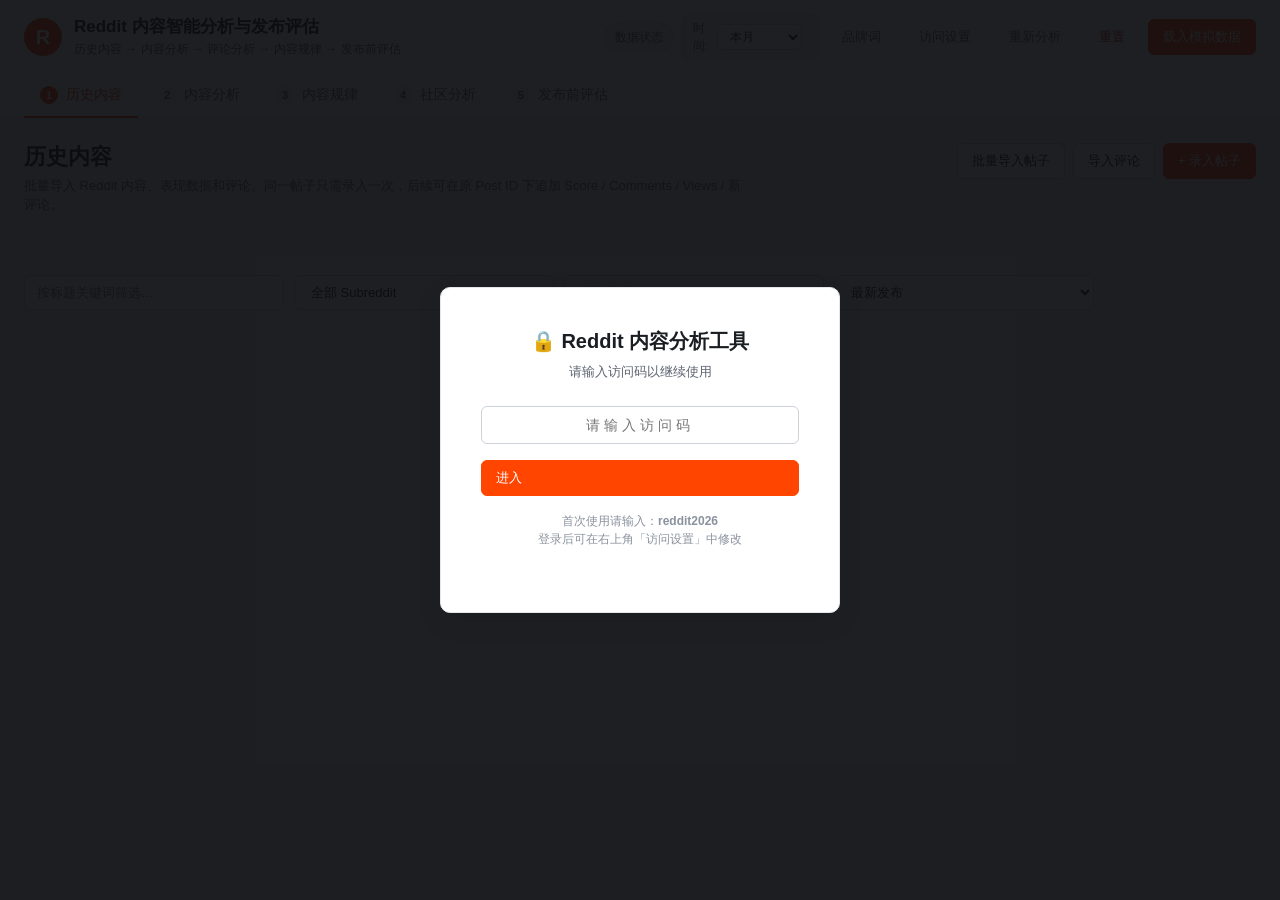
==== index.html @ 664f203d "Add files via upload" ====
<!DOCTYPE html>
<html lang="zh-CN">
<head>
  <meta charset="UTF-8" />
  <meta name="viewport" content="width=device-width, initial-scale=1.0" />
  <title>Reddit 内容智能分析与发布评估工具</title>
  <link rel="stylesheet" href="styles.css" />
</head>
<body>
  <!-- ============ 访问码登录 ============ -->
  <div id="access-login" class="access-login">
    <div class="access-login-card">
      <h2>🔒 Reddit 内容分析工具</h2>
      <p>请输入访问码以继续使用</p>
      <input type="password" id="access-code-input" class="input" placeholder="请输入访问码" />
      <button id="access-code-submit" class="btn btn-primary">进入</button>
      <p style="margin-top:16px;font-size:12px;color:var(--text-subtle);">
        首次使用请输入：<strong>reddit2026</strong><br/>登录后可在右上角「访问设置」中修改
      </p>
    </div>
  </div>

  <!-- ============ 顶部栏 ============ -->
  <header class="topbar">
    <div class="topbar-inner">
      <div class="brand">
        <span class="brand-logo">R</span>
        <div class="brand-text">
          <h1>Reddit 内容智能分析与发布评估</h1>
          <p class="brand-sub">历史内容 → 内容分析 → 评论分析 → 内容规律 → 发布前评估</p>
        </div>
      </div>
      <div class="topbar-actions">
        <span id="data-badge" class="data-badge">数据状态</span>
        <div class="time-filter">
          <span class="time-filter-label">时间:</span>
          <select id="time-range" class="input select select-sm">
            <option value="all">全部</option>
            <option value="week">本周</option>
            <option value="month" selected>本月</option>
            <option value="last30">近30天</option>
            <option value="custom">自定义</option>
          </select>
          <input type="date" id="time-start" class="input input-sm" style="display:none;" />
          <input type="date" id="time-end" class="input input-sm" style="display:none;" />
          <span id="time-range-desc" class="time-filter-desc"></span>
        </div>
        <button id="btn-brand-config" class="btn btn-ghost" title="配置品牌词">品牌词</button>
        <button id="btn-access-settings" class="btn btn-ghost" title="访问设置">访问设置</button>
        <button id="btn-rerun" class="btn btn-ghost" title="按当前时间范围重新分析">重新分析</button>
        <button id="btn-reset" class="btn btn-ghost-danger" title="清空所有数据">重置</button>
        <button id="btn-load-demo" class="btn btn-primary" title="载入演示数据">载入模拟数据</button>
      </div>
    </div>
    <nav class="nav-tabs">
      <button class="nav-tab active" data-page="history">
        <span class="nav-tab-num">1</span> 历史内容
      </button>
      <button class="nav-tab" data-page="analysis">
        <span class="nav-tab-num">2</span> 内容分析
      </button>
      <button class="nav-tab" data-page="patterns">
        <span class="nav-tab-num">3</span> 内容规律
      </button>
      <button class="nav-tab" data-page="subreddit">
        <span class="nav-tab-num">4</span> 社区分析
      </button>
      <button class="nav-tab" data-page="evaluate">
        <span class="nav-tab-num">5</span> 发布前评估
      </button>
    </nav>
  </header>

  <main class="main">
    <!-- ============ 页面 1: 历史内容 ============ -->
    <section id="page-history" class="page active">
      <div class="page-header">
        <div>
          <h2 class="page-title">历史内容</h2>
          <p class="page-desc">批量导入 Reddit 内容、表现数据和评论。同一帖子只需录入一次，后续可在原 Post ID 下追加 Score / Comments / Views / 新评论。</p>
        </div>
        <div class="page-actions">
          <button class="btn btn-secondary" id="btn-import-posts">批量导入帖子</button>
          <button class="btn btn-secondary" id="btn-import-comments">导入评论</button>
          <button class="btn btn-primary" id="btn-add-post">+ 录入帖子</button>
        </div>
      </div>

      <!-- 数据概览 + 可复用经验 + 待办动作 -->
      <div id="dashboard-overview" class="dashboard-overview"></div>

      <div class="stats-row" id="stats-row"></div>

      <div class="filter-bar">
        <input type="text" id="filter-title" class="input" placeholder="按标题关键词筛选…" />
        <select id="filter-subreddit" class="input select"><option value="">全部 Subreddit</option></select>
        <select id="filter-level" class="input select">
          <option value="">全部表现</option>
          <option value="high">高表现</option>
          <option value="medium">中表现</option>
          <option value="low">低表现</option>
        </select>
        <select id="sort-by" class="input select">
          <option value="postedAt-desc">最新发布</option>
          <option value="score-desc">Score 高→低</option>
          <option value="comments-desc">评论数高→低</option>
          <option value="views-desc">浏览量高→低</option>
        </select>
      </div>

      <div id="posts-list" class="posts-list"></div>
    </section>

    <!-- ============ 页面 2: 内容分析 ============ -->
    <section id="page-analysis" class="page">
      <div class="page-header">
        <div>
          <h2 class="page-title">内容分析</h2>
          <p class="page-desc">查看单条帖子表现分析、用户评论分析、用户需求与内容机会。所有结论标注数据层级（DATA / ANALYSIS / PATTERN / INFERENCE）。</p>
        </div>
      </div>

      <div id="analysis-container" class="analysis-container">
        <div class="empty-state" id="analysis-empty">
          <div class="empty-icon">📊</div>
          <h3>选择一条历史帖子查看分析</h3>
          <p>从下方列表选择，或前往「历史内容」页面录入新内容后自动分析。</p>
          <div id="analysis-post-picker" class="post-picker"></div>
        </div>
        <div id="analysis-detail" class="analysis-detail" style="display:none;"></div>
      </div>
    </section>

    <!-- ============ 页面 3: 内容规律 ============ -->
    <section id="page-patterns" class="page">
      <div class="page-header">
        <div>
          <h2 class="page-title">内容规律</h2>
          <p class="page-desc">基于历史帖子、表现数据和评论分析自动沉淀的规律库。每条规律可追溯到对应历史数据，样本不足时降级为推测。<span class="text-muted">悬停 ⓘ 图标查看指标定义。</span></p>
        </div>
        <div class="page-actions">
          <button class="btn btn-secondary" id="btn-rerun-patterns">重新沉淀规律</button>
        </div>
      </div>

      <!-- 数据概览 -->
      <div id="patterns-overview" class="patterns-overview"></div>

      <div class="filter-bar">
        <select id="filter-pattern-category" class="input select">
          <option value="">全部分类</option>
          <option value="high_performance">高表现规律</option>
          <option value="low_performance">低表现规律</option>
          <option value="user_need">用户高频需求</option>
          <option value="pain_point">用户高频痛点</option>
          <option value="hot_topic">高互动话题</option>
          <option value="subreddit_rule">社区规律</option>
          <option value="marketing_risk">营销风险</option>
          <option value="topic_opportunity">选题机会</option>
        </select>
        <select id="filter-pattern-level" class="input select">
          <option value="">全部层级</option>
          <option value="PATTERN">规律</option>
          <option value="INFERENCE">推测</option>
        </select>
      </div>

      <div id="patterns-list" class="patterns-list"></div>
    </section>

    <!-- ============ 页面 4: Subreddit 分析 ============ -->
    <section id="page-subreddit" class="page">
      <div class="page-header">
        <div>
          <h2 class="page-title">社区分析</h2>
          <p class="page-desc">深入分析指定 Subreddit 的内容偏好、高表现特征、用户画像和社区规律，帮助你了解目标社区的"水土"。</p>
        </div>
        <div class="page-actions">
          <select id="subreddit-selector" class="input select">
            <option value="">选择 Subreddit</option>
          </select>
        </div>
      </div>
      <div id="subreddit-content" class="subreddit-content"></div>
    </section>

    <!-- ============ 页面 5: 发布前评估 ============ -->
    <section id="page-evaluate" class="page">
      <div class="page-header">
        <div>
          <h2 class="page-title">发布前评估</h2>
          <p class="page-desc">输入准备发布的新 Reddit 内容，系统调用历史内容、表现数据、用户评论和内容规律库进行综合判断。</p>
        </div>
      </div>

      <div class="eval-layout">
        <div class="eval-form-card">
          <h3 class="card-title">输入待评估内容</h3>
          <div class="form-group">
            <label>Subreddit <span class="req">*</span></label>
            <input type="text" id="eval-subreddit" class="input" placeholder="例如 SaaS / Entrepreneur / sideproject" />
          </div>
          <div class="form-group">
            <label>标题 <span class="req">*</span></label>
            <input type="text" id="eval-title" class="input" placeholder="准备发布的 Reddit 标题" />
          </div>
          <div class="form-group">
            <label>正文</label>
            <textarea id="eval-body" class="input textarea" rows="10" placeholder="准备发布的 Reddit 正文…"></textarea>
          </div>
          <button class="btn btn-primary btn-block" id="btn-evaluate">运行评估</button>
          <button class="btn btn-ghost btn-block" id="btn-eval-sample">填入示例内容</button>

          <div class="eval-history">
            <h4>最近评估记录</h4>
            <div id="eval-history-list"></div>
          </div>
        </div>

        <div class="eval-result-card">
          <div id="eval-result" class="eval-result">
            <div class="empty-state">
              <div class="empty-icon">🎯</div>
              <h3>评估结果将显示在这里</h3>
              <p>填写左侧表单后点击「运行评估」，查看综合评分、发布建议和修改建议。</p>
            </div>
          </div>
        </div>
      </div>
    </section>
  </main>

  <!-- ============ 模态框：录入/导入 ============ -->
  <div id="modal-overlay" class="modal-overlay" style="display:none;">
    <div class="modal" id="modal">
      <div class="modal-header">
        <h3 id="modal-title">标题</h3>
        <button class="modal-close" id="modal-close">×</button>
      </div>
      <div class="modal-body" id="modal-body"></div>
    </div>
  </div>

  <!-- ============ Toast ============ -->
  <div id="toast" class="toast" style="display:none;"></div>

  <!-- ============ 脚本 ============ -->
  <script src="js/demo-data.js"></script>
  <script src="js/store.js"></script>
  <script src="js/analyzer.js"></script>
  <script src="js/app.js"></script>
</body>
</html>
---- styles.css ----
/* ============ 设计系统变量 ============ */
:root {
  --bg: #f7f8fa;
  --bg-elevated: #ffffff;
  --bg-soft: #f1f3f5;
  --border: #e3e6ea;
  --border-strong: #cdd2d8;
  --text: #1a1d21;
  --text-muted: #5c6470;
  --text-subtle: #8a929e;
  --primary: #ff4500;       /* Reddit 橙 */
  --primary-hover: #e63d00;
  --primary-soft: #fff3ef;
  --accent: #2563eb;
  --accent-soft: #eff4ff;

  --high: #16a34a;          /* 高表现 - 绿 */
  --high-soft: #e8f7ee;
  --medium: #d97706;        /* 中表现 - 琥珀 */
  --medium-soft: #fdf4e3;
  --low: #dc2626;           /* 低表现 - 红 */
  --low-soft: #fde8e8;

  --level-data: #64748b;
  --level-data-soft: #f1f5f9;
  --level-analysis: #2563eb;
  --level-analysis-soft: #eff4ff;
  --level-pattern: #16a34a;
  --level-pattern-soft: #e8f7ee;
  --level-inference: #d97706;
  --level-inference-soft: #fdf4e3;

  --radius: 10px;
  --radius-sm: 6px;
  --shadow-sm: 0 1px 2px rgba(0,0,0,0.04);
  --shadow-md: 0 4px 12px rgba(0,0,0,0.06);
  --shadow-lg: 0 8px 24px rgba(0,0,0,0.10);
  --font: -apple-system, BlinkMacSystemFont, "Segoe UI", "PingFang SC", "Microsoft YaHei", Roboto, Helvetica, Arial, sans-serif;
  --mono: "SF Mono", "Cascadia Code", Consolas, "Liberation Mono", Menlo, monospace;
}

/* ============ 基础 ============ */
* { box-sizing: border-box; }
html, body { margin: 0; padding: 0; }
body {
  font-family: var(--font);
  background: var(--bg);
  color: var(--text);
  font-size: 14px;
  line-height: 1.5;
  -webkit-font-smoothing: antialiased;
}
h1, h2, h3, h4, h5 { margin: 0; font-weight: 600; line-height: 1.3; }
p { margin: 0; }
button { font-family: inherit; cursor: pointer; }
a { color: var(--accent); text-decoration: none; }
a:hover { text-decoration: underline; }

/* ============ 顶部栏 ============ */
.topbar {
  background: var(--bg-elevated);
  border-bottom: 1px solid var(--border);
  position: sticky;
  top: 0;
  z-index: 100;
  box-shadow: var(--shadow-sm);
}
.topbar-inner {
  max-width: 1400px;
  margin: 0 auto;
  padding: 14px 24px;
  display: flex;
  align-items: center;
  justify-content: space-between;
  gap: 16px;
}
.brand { display: flex; align-items: center; gap: 12px; }
.brand-logo {
  width: 38px; height: 38px;
  background: var(--primary);
  color: white;
  border-radius: 50%;
  display: flex; align-items: center; justify-content: center;
  font-weight: 700; font-size: 20px;
}
.brand-text h1 { font-size: 17px; }
.brand-sub { font-size: 12px; color: var(--text-muted); margin-top: 2px; }
.topbar-actions { display: flex; align-items: center; gap: 8px; }

.data-badge {
  font-size: 12px;
  padding: 5px 10px;
  border-radius: 999px;
  background: var(--bg-soft);
  color: var(--text-muted);
  border: 1px solid var(--border);
  font-weight: 500;
}
.data-badge.mock { background: var(--medium-soft); color: var(--medium); border-color: transparent; }
.data-badge.custom { background: var(--accent-soft); color: var(--accent); border-color: transparent; }

/* ============ 导航 ============ */
.nav-tabs {
  max-width: 1400px;
  margin: 0 auto;
  padding: 0 24px;
  display: flex;
  gap: 4px;
}
.nav-tab {
  background: none;
  border: none;
  border-bottom: 2px solid transparent;
  padding: 12px 16px;
  font-size: 14px;
  color: var(--text-muted);
  font-weight: 500;
  display: flex; align-items: center; gap: 8px;
  transition: color 0.15s, border-color 0.15s;
}
.nav-tab:hover { color: var(--text); }
.nav-tab.active { color: var(--primary); border-bottom-color: var(--primary); }
.nav-tab-num {
  display: inline-flex; align-items: center; justify-content: center;
  width: 18px; height: 18px;
  background: var(--bg-soft);
  color: var(--text-muted);
  border-radius: 50%;
  font-size: 11px;
  font-weight: 600;
}
.nav-tab.active .nav-tab-num { background: var(--primary); color: white; }

/* ============ 主区域 ============ */
.main {
  max-width: 1400px;
  margin: 0 auto;
  padding: 24px;
}
.page { display: none; }
.page.active { display: block; }

.page-header {
  display: flex;
  justify-content: space-between;
  align-items: flex-start;
  gap: 16px;
  margin-bottom: 20px;
  flex-wrap: wrap;
}
.page-title { font-size: 22px; }
.page-desc { font-size: 13px; color: var(--text-muted); margin-top: 4px; max-width: 720px; }
.page-actions { display: flex; gap: 8px; flex-wrap: wrap; }

/* ============ 按钮 ============ */
.btn {
  padding: 8px 14px;
  border-radius: var(--radius-sm);
  border: 1px solid var(--border-strong);
  background: var(--bg-elevated);
  color: var(--text);
  font-size: 13px;
  font-weight: 500;
  display: inline-flex; align-items: center; gap: 6px;
  transition: all 0.15s;
  white-space: nowrap;
}
.btn:hover { background: var(--bg-soft); }
.btn:active { transform: translateY(1px); }
.btn-primary {
  background: var(--primary);
  border-color: var(--primary);
  color: white;
}
.btn-primary:hover { background: var(--primary-hover); }
.btn-secondary {
  background: var(--bg-elevated);
  border-color: var(--border-strong);
  color: var(--text);
}
.btn-ghost {
  background: transparent;
  border-color: transparent;
  color: var(--text-muted);
}
.btn-ghost:hover { background: var(--bg-soft); }
.btn-ghost-danger { background: transparent; border-color: transparent; color: var(--low); }
.btn-ghost-danger:hover { background: var(--low-soft); }
.btn-block { width: 100%; justify-content: center; }
.btn-sm { padding: 4px 10px; font-size: 12px; }
.btn:disabled { opacity: 0.5; cursor: not-allowed; }

/* ============ 表单 ============ */
.input {
  width: 100%;
  padding: 8px 12px;
  border: 1px solid var(--border-strong);
  border-radius: var(--radius-sm);
  font-size: 13px;
  font-family: inherit;
  background: var(--bg-elevated);
  color: var(--text);
  transition: border-color 0.15s, box-shadow 0.15s;
}
.input:focus {
  outline: none;
  border-color: var(--accent);
  box-shadow: 0 0 0 3px var(--accent-soft);
}
.select { cursor: pointer; }
.textarea { resize: vertical; min-height: 100px; font-family: inherit; }
.form-group { margin-bottom: 14px; }
.form-group label {
  display: block;
  font-size: 12px;
  font-weight: 600;
  color: var(--text);
  margin-bottom: 6px;
}
.req { color: var(--low); }

/* ============ 统计行 ============ */
.stats-row {
  display: grid;
  grid-template-columns: repeat(auto-fit, minmax(180px, 1fr));
  gap: 12px;
  margin-bottom: 20px;
}
.stat-card {
  background: var(--bg-elevated);
  border: 1px solid var(--border);
  border-radius: var(--radius);
  padding: 14px 16px;
}
.stat-label { font-size: 12px; color: var(--text-muted); font-weight: 500; }
.stat-value { font-size: 22px; font-weight: 700; margin-top: 4px; color: var(--text); }
.stat-value.high { color: var(--high); }
.stat-value.low { color: var(--low); }

/* ============ 筛选栏 ============ */
.filter-bar {
  display: flex;
  gap: 10px;
  margin-bottom: 16px;
  flex-wrap: wrap;
}
.filter-bar .input { max-width: 260px; }

/* ============ 帖子列表 ============ */
.posts-list {
  display: flex;
  flex-direction: column;
  gap: 10px;
}
.post-card {
  background: var(--bg-elevated);
  border: 1px solid var(--border);
  border-radius: var(--radius);
  padding: 14px 16px;
  transition: box-shadow 0.15s, border-color 0.15s;
  cursor: pointer;
}
.post-card:hover { box-shadow: var(--shadow-md); border-color: var(--border-strong); }
.post-card-header {
  display: flex;
  align-items: center;
  gap: 10px;
  margin-bottom: 8px;
  flex-wrap: wrap;
}
.post-id { font-family: var(--mono); font-size: 11px; color: var(--text-subtle); background: var(--bg-soft); padding: 2px 6px; border-radius: 4px; }
.sub-tag {
  font-size: 12px;
  font-weight: 600;
  color: var(--accent);
  background: var(--accent-soft);
  padding: 3px 8px;
  border-radius: 4px;
}
.post-title {
  font-size: 15px;
  font-weight: 600;
  color: var(--text);
  flex: 1;
  margin-right: 8px;
}
.post-title-link { color: var(--text); }
.post-title-link:hover { color: var(--accent); text-decoration: none; }

.level-badge {
  font-size: 11px;
  font-weight: 600;
  padding: 3px 10px;
  border-radius: 999px;
  text-transform: uppercase;
  letter-spacing: 0.3px;
}
.level-badge.high { background: var(--high-soft); color: var(--high); }
.level-badge.medium { background: var(--medium-soft); color: var(--medium); }
.level-badge.low { background: var(--low-soft); color: var(--low); }

.post-meta {
  display: flex;
  gap: 16px;
  font-size: 12px;
  color: var(--text-muted);
  flex-wrap: wrap;
}
.post-meta-item { display: flex; align-items: center; gap: 4px; }
.post-meta-item strong { color: var(--text); font-weight: 600; }
.post-url { color: var(--accent); }
.post-body-preview {
  margin-top: 8px;
  font-size: 13px;
  color: var(--text-muted);
  display: -webkit-box;
  -webkit-line-clamp: 2;
  -webkit-box-orient: vertical;
  overflow: hidden;
}
.post-card-actions { display: flex; gap: 6px; margin-left: auto; }

/* ============ 空状态 ============ */
.empty-state {
  text-align: center;
  padding: 48px 24px;
  color: var(--text-muted);
}
.empty-icon { font-size: 48px; margin-bottom: 12px; opacity: 0.6; }
.empty-state h3 { font-size: 16px; color: var(--text); margin-bottom: 6px; }
.empty-state p { font-size: 13px; max-width: 400px; margin: 0 auto; }

/* ============ 分析页面 ============ */
.analysis-container { display: flex; flex-direction: column; gap: 16px; }
.post-picker {
  margin-top: 20px;
  display: flex;
  flex-wrap: wrap;
  gap: 8px;
  justify-content: center;
}
.picker-item {
  padding: 6px 12px;
  background: var(--bg-elevated);
  border: 1px solid var(--border);
  border-radius: var(--radius-sm);
  font-size: 12px;
  cursor: pointer;
  transition: all 0.15s;
  max-width: 320px;
  text-overflow: ellipsis;
  overflow: hidden;
  white-space: nowrap;
}
.picker-item:hover { border-color: var(--primary); color: var(--primary); }

.analysis-detail { display: flex; flex-direction: column; gap: 16px; }

/* 卡片通用 */
.card {
  background: var(--bg-elevated);
  border: 1px solid var(--border);
  border-radius: var(--radius);
  padding: 18px 20px;
}
.card-title {
  font-size: 14px;
  margin-bottom: 14px;
  display: flex;
  align-items: center;
  gap: 8px;
}
.card-section { margin-bottom: 18px; }
.card-section:last-child { margin-bottom: 0; }
.card-section-title {
  font-size: 12px;
  font-weight: 600;
  color: var(--text-muted);
  text-transform: uppercase;
  letter-spacing: 0.5px;
  margin-bottom: 10px;
}

/* 数据层级标识 */
.level-tag {
  display: inline-block;
  font-size: 10px;
  font-weight: 700;
  padding: 2px 7px;
  border-radius: 4px;
  letter-spacing: 0.4px;
  vertical-align: middle;
  margin-left: 6px;
}
.level-tag.DATA { background: var(--level-data-soft); color: var(--level-data); }
.level-tag.ANALYSIS { background: var(--level-analysis-soft); color: var(--level-analysis); }
.level-tag.PATTERN { background: var(--level-pattern-soft); color: var(--level-pattern); }
.level-tag.INFERENCE { background: var(--level-inference-soft); color: var(--level-inference); }

/* 帖子详情头 */
.analysis-post-head {
  display: flex;
  align-items: flex-start;
  justify-content: space-between;
  gap: 16px;
  flex-wrap: wrap;
  margin-bottom: 14px;
}
.analysis-post-title { font-size: 17px; font-weight: 600; }
.analysis-post-info { display: flex; gap: 14px; font-size: 12px; color: var(--text-muted); margin-top: 4px; flex-wrap: wrap; }

/* 维度评分条 */
.dim-grid {
  display: grid;
  grid-template-columns: repeat(auto-fit, minmax(220px, 1fr));
  gap: 12px;
}
.dim-item { }
.dim-label { font-size: 12px; color: var(--text-muted); margin-bottom: 4px; display: flex; justify-content: space-between; }
.dim-label strong { color: var(--text); font-weight: 600; }
.dim-bar {
  height: 6px;
  background: var(--bg-soft);
  border-radius: 3px;
  overflow: hidden;
}
.dim-bar-fill { height: 100%; border-radius: 3px; transition: width 0.4s; }
.dim-bar-fill.l5 { background: var(--high); }
.dim-bar-fill.l4 { background: #84cc16; }
.dim-bar-fill.l3 { background: var(--medium); }
.dim-bar-fill.l2 { background: #f97316; }
.dim-bar-fill.l1 { background: var(--low); }

/* 标签芯片 */
.chip-row { display: flex; flex-wrap: wrap; gap: 6px; }
.chip {
  font-size: 12px;
  padding: 4px 10px;
  background: var(--bg-soft);
  border: 1px solid var(--border);
  border-radius: 999px;
  color: var(--text);
}
.chip-marketing { background: var(--low-soft); border-color: transparent; color: var(--low); }
.chip-authentic { background: var(--high-soft); border-color: transparent; color: var(--high); }

/* 列表项带证据 */
.evidence-list {
  list-style: none;
  padding: 0;
  margin: 0;
  display: flex;
  flex-direction: column;
  gap: 8px;
}
.evidence-item {
  font-size: 13px;
  padding: 10px 12px;
  background: var(--bg-soft);
  border-radius: var(--radius-sm);
  border-left: 3px solid var(--border-strong);
}
.evidence-item.need { border-left-color: var(--accent); }
.evidence-item.pain { border-left-color: var(--low); }
.evidence-item.approval { border-left-color: var(--high); }
.evidence-item.objection { border-left-color: var(--medium); }
.evidence-item.solution { border-left-color: #8b5cf6; }
.evidence-quote { color: var(--text); font-style: italic; }
.evidence-meta { font-size: 11px; color: var(--text-subtle); margin-top: 4px; }

/* 讨论点 */
.discussion-list { list-style: none; padding: 0; margin: 0; }
.discussion-item {
  padding: 8px 0;
  border-bottom: 1px dashed var(--border);
  font-size: 13px;
  color: var(--text);
}
.discussion-item:last-child { border-bottom: none; }

/* ============ 规律库 ============ */
.patterns-list { display: flex; flex-direction: column; gap: 12px; }
.pattern-card {
  background: var(--bg-elevated);
  border: 1px solid var(--border);
  border-radius: var(--radius);
  padding: 16px 18px;
  border-left: 4px solid var(--border-strong);
}
.pattern-card.high_performance { border-left-color: var(--high); }
.pattern-card.low_performance { border-left-color: var(--low); }
.pattern-card.user_need { border-left-color: var(--accent); }
.pattern-card.pain_point { border-left-color: #dc2626; }
.pattern-card.hot_topic { border-left-color: #8b5cf6; }
.pattern-card.subreddit_rule { border-left-color: #0891b2; }
.pattern-card.marketing_risk { border-left-color: #ea580c; }
.pattern-card.topic_opportunity { border-left-color: #16a34a; }

.pattern-head {
  display: flex;
  align-items: center;
  gap: 8px;
  margin-bottom: 8px;
  flex-wrap: wrap;
}
.pattern-category {
  font-size: 11px;
  font-weight: 600;
  padding: 3px 8px;
  border-radius: 4px;
  background: var(--bg-soft);
  color: var(--text-muted);
}
.pattern-title { font-size: 15px; font-weight: 600; flex: 1; }
.pattern-content { font-size: 13px; color: var(--text); line-height: 1.6; margin-bottom: 10px; }
.pattern-evidence {
  font-size: 12px;
  color: var(--text-muted);
  background: var(--bg-soft);
  padding: 8px 10px;
  border-radius: var(--radius-sm);
}
.pattern-evidence-title { font-weight: 600; color: var(--text); margin-bottom: 4px; }
.evidence-chip {
  display: inline-block;
  font-family: var(--mono);
  font-size: 11px;
  padding: 2px 6px;
  background: var(--bg-elevated);
  border: 1px solid var(--border);
  border-radius: 4px;
  margin: 2px 4px 2px 0;
  cursor: pointer;
  color: var(--text-muted);
}
.evidence-chip:hover { color: var(--primary); border-color: var(--primary); }
.pattern-sample { font-size: 11px; color: var(--text-subtle); }

/* 规律置信度标签 */
.confidence-tag {
  font-size: 11px;
  font-weight: 600;
  padding: 2px 8px;
  border-radius: 3px;
  border: 1px solid transparent;
}
.confidence-tag.conf-high {
  background: rgba(34, 197, 94, 0.12);
  color: #15803d;
  border-color: rgba(34, 197, 94, 0.3);
}
.confidence-tag.conf-medium {
  background: rgba(234, 179, 8, 0.12);
  color: #a16207;
  border-color: rgba(234, 179, 8, 0.3);
}
.confidence-tag.conf-low {
  background: rgba(239, 68, 68, 0.10);
  color: #b91c1c;
  border-color: rgba(239, 68, 68, 0.3);
}

/* ============ 评估页面 ============ */
.eval-layout {
  display: grid;
  grid-template-columns: 420px 1fr;
  gap: 20px;
  align-items: start;
}
.eval-form-card, .eval-result-card {
  background: var(--bg-elevated);
  border: 1px solid var(--border);
  border-radius: var(--radius);
  padding: 20px;
}
.eval-result-card { min-height: 500px; }
.card-title { font-size: 15px; margin-bottom: 16px; }

.eval-history {
  margin-top: 20px;
  border-top: 1px solid var(--border);
  padding-top: 16px;
}
.eval-history h4 { font-size: 13px; color: var(--text-muted); margin-bottom: 8px; }
.eval-history-item {
  font-size: 12px;
  padding: 8px 10px;
  background: var(--bg-soft);
  border-radius: var(--radius-sm);
  margin-bottom: 6px;
  cursor: pointer;
  display: flex;
  justify-content: space-between;
  align-items: center;
  gap: 8px;
}
.eval-history-item:hover { background: var(--primary-soft); }
.eval-history-title { flex: 1; overflow: hidden; text-overflow: ellipsis; white-space: nowrap; }

/* 评估结果 */
.eval-result { }
.eval-score-hero {
  text-align: center;
  padding: 20px 0;
  border-bottom: 1px solid var(--border);
  margin-bottom: 16px;
}
.score-circle {
  width: 100px; height: 100px;
  border-radius: 50%;
  margin: 0 auto 10px;
  display: flex;
  align-items: center;
  justify-content: center;
  font-size: 36px;
  font-weight: 700;
  color: white;
  position: relative;
}
.score-circle.l5 { background: var(--high); }
.score-circle.l4 { background: #84cc16; }
.score-circle.l3 { background: var(--medium); }
.score-circle.l2 { background: #f97316; }
.score-circle.l1 { background: var(--low); }
.score-label { font-size: 13px; color: var(--text-muted); }

.recommendation {
  display: flex;
  align-items: center;
  gap: 10px;
  padding: 12px 16px;
  border-radius: var(--radius-sm);
  font-weight: 600;
  font-size: 14px;
  margin-bottom: 16px;
}
.recommendation.publish { background: var(--high-soft); color: var(--high); }
.recommendation.revise { background: var(--medium-soft); color: var(--medium); }
.recommendation.not_recommended { background: var(--low-soft); color: var(--low); }
.rec-icon { font-size: 18px; }

.dim-section { margin-bottom: 18px; }
.dim-section-title {
  font-size: 12px;
  font-weight: 600;
  color: var(--text-muted);
  text-transform: uppercase;
  letter-spacing: 0.5px;
  margin-bottom: 10px;
}

.reasons-list { list-style: none; padding: 0; margin: 0; }
.reason-item {
  padding: 8px 12px;
  background: var(--bg-soft);
  border-radius: var(--radius-sm);
  margin-bottom: 6px;
  font-size: 13px;
  display: flex;
  align-items: flex-start;
  gap: 8px;
}
.reason-item::before { content: '▸'; color: var(--text-subtle); flex-shrink: 0; }

.suggestions-list { list-style: none; padding: 0; margin: 0; }
.suggestion-item {
  padding: 10px 14px;
  background: var(--accent-soft);
  border-radius: var(--radius-sm);
  margin-bottom: 8px;
  font-size: 13px;
  display: flex;
  align-items: flex-start;
  gap: 10px;
  border-left: 3px solid var(--accent);
}

/* 结构化建议卡片 */
.suggestion-cards { display: flex; flex-direction: column; gap: 10px; }
.suggestion-card {
  padding: 12px 14px;
  background: var(--bg-soft);
  border-radius: var(--radius-sm);
  border-left: 3px solid var(--accent);
}
.suggestion-card.pri-high { border-left-color: #dc2626; background: rgba(239, 68, 68, 0.06); }
.suggestion-card.pri-medium { border-left-color: #ea580c; background: rgba(249, 115, 22, 0.06); }
.suggestion-card.pri-low { border-left-color: var(--accent); }
.suggestion-card-head {
  display: flex;
  align-items: center;
  gap: 8px;
  margin-bottom: 6px;
  flex-wrap: wrap;
}
.suggestion-priority {
  font-size: 11px;
  font-weight: 600;
  padding: 2px 8px;
  border-radius: 3px;
}
.suggestion-priority.pri-high { background: rgba(220, 38, 38, 0.12); color: #b91c1c; }
.suggestion-priority.pri-medium { background: rgba(234, 88, 12, 0.12); color: #c2410c; }
.suggestion-priority.pri-low { background: var(--accent-soft); color: var(--accent); }
.suggestion-dim {
  font-size: 11px;
  color: var(--text-subtle);
  padding: 2px 8px;
  background: var(--bg-card);
  border-radius: 3px;
}
.suggestion-action {
  font-size: 14px;
  font-weight: 500;
  color: var(--text);
  margin-bottom: 4px;
}
.suggestion-reason {
  font-size: 12px;
  color: var(--text-muted);
  line-height: 1.5;
}

/* 评估闭环校准行 */
.calibration-row {
  display: flex;
  align-items: center;
  gap: 8px;
  padding: 6px 10px;
  margin-top: 6px;
  border-radius: var(--radius-sm);
  font-size: 12px;
  flex-wrap: wrap;
}
.calibration-row.calib-good { background: rgba(34, 197, 94, 0.08); color: #15803d; }
.calibration-row.calib-under { background: rgba(234, 179, 8, 0.08); color: #a16207; }
.calibration-row.calib-over { background: rgba(239, 68, 68, 0.08); color: #b91c1c; }
.calib-label {
  font-weight: 600;
  padding: 2px 6px;
  background: var(--bg-card);
  border-radius: 3px;
  font-size: 11px;
}
.calib-arrow { color: var(--text-subtle); }
.calib-diff { margin-left: auto; font-weight: 600; }
.suggestion-num {
  flex-shrink: 0;
  width: 20px; height: 20px;
  background: var(--accent);
  color: white;
  border-radius: 50%;
  display: flex; align-items: center; justify-content: center;
  font-size: 11px;
  font-weight: 700;
}

.applied-patterns {
  font-size: 12px;
  color: var(--text-muted);
  margin-top: 12px;
  padding-top: 12px;
  border-top: 1px dashed var(--border);
}
.applied-patterns strong { color: var(--text); }

/* ============ 模态框 ============ */
.modal-overlay {
  position: fixed;
  inset: 0;
  background: rgba(0,0,0,0.5);
  z-index: 200;
  display: flex;
  align-items: center;
  justify-content: center;
  padding: 20px;
}
.modal {
  background: var(--bg-elevated);
  border-radius: var(--radius);
  width: 100%;
  max-width: 680px;
  max-height: 90vh;
  display: flex;
  flex-direction: column;
  box-shadow: var(--shadow-lg);
}
.modal-header {
  padding: 16px 20px;
  border-bottom: 1px solid var(--border);
  display: flex;
  justify-content: space-between;
  align-items: center;
}
.modal-header h3 { font-size: 16px; }
.modal-close {
  background: none;
  border: none;
  font-size: 22px;
  color: var(--text-muted);
  cursor: pointer;
  width: 32px;
  height: 32px;
  border-radius: 4px;
}
.modal-close:hover { background: var(--bg-soft); }
.modal-body {
  padding: 20px;
  overflow-y: auto;
  flex: 1;
}

.modal-form-group { margin-bottom: 14px; }
.modal-form-group label {
  display: block;
  font-size: 12px;
  font-weight: 600;
  margin-bottom: 6px;
}
.modal-actions {
  display: flex;
  gap: 8px;
  justify-content: flex-end;
  margin-top: 20px;
  padding-top: 16px;
  border-top: 1px solid var(--border);
}

.csv-help {
  font-size: 12px;
  color: var(--text-muted);
  background: var(--bg-soft);
  padding: 10px 12px;
  border-radius: var(--radius-sm);
  margin-bottom: 12px;
  line-height: 1.6;
}
.csv-help code {
  font-family: var(--mono);
  background: var(--bg-elevated);
  padding: 1px 5px;
  border-radius: 3px;
  font-size: 11px;
}
.csv-sample {
  font-family: var(--mono);
  font-size: 11px;
  background: var(--bg-soft);
  padding: 10px;
  border-radius: var(--radius-sm);
  white-space: pre-wrap;
  color: var(--text-muted);
  margin-top: 8px;
}

/* ============ Toast ============ */
.toast {
  position: fixed;
  bottom: 24px;
  left: 50%;
  transform: translateX(-50%);
  background: var(--text);
  color: white;
  padding: 10px 18px;
  border-radius: var(--radius-sm);
  font-size: 13px;
  box-shadow: var(--shadow-lg);
  z-index: 300;
  animation: toastIn 0.2s ease;
}
.toast.success { background: var(--high); }
.toast.error { background: var(--low); }
@keyframes toastIn {
  from { opacity: 0; transform: translate(-50%, 10px); }
  to { opacity: 1; transform: translate(-50%, 0); }
}

/* ============ Mock 数据横幅 ============ */
.mock-banner {
  background: linear-gradient(90deg, #fff3cd, #ffe4ce);
  color: #856404;
  padding: 8px 24px;
  font-size: 12px;
  text-align: center;
  border-bottom: 1px solid #ffe4ce;
}
.mock-banner strong { font-weight: 700; }

/* ============ 通用 ============ */
.text-muted { color: var(--text-muted); }
.text-sm { font-size: 12px; }
.text-xs { font-size: 11px; }
.mt-2 { margin-top: 8px; }
.mt-3 { margin-top: 12px; }
.mt-4 { margin-top: 16px; }
.mb-2 { margin-bottom: 8px; }
.mb-3 { margin-bottom: 12px; }
.flex { display: flex; }
.gap-2 { gap: 8px; }
.flex-wrap { flex-wrap: wrap; }
.items-center { align-items: center; }
.justify-between { justify-content: space-between; }

/* 评分小条形 */
.mini-score {
  display: inline-flex;
  align-items: center;
  gap: 4px;
  font-size: 11px;
  color: var(--text-muted);
}
.mini-score-bar {
  display: inline-block;
  width: 50px;
  height: 5px;
  background: var(--bg-soft);
  border-radius: 3px;
  position: relative;
  overflow: hidden;
}
.mini-score-fill { position: absolute; height: 100%; border-radius: 3px; }

/* 响应式 */
@media (max-width: 900px) {
  .eval-layout { grid-template-columns: 1fr; }
  .topbar-inner { flex-wrap: wrap; }
  .nav-tab { padding: 10px 12px; font-size: 13px; }
  .page-header { flex-direction: column; }
}

/* ============ 时间筛选器 ============ */
.time-filter {
  display: flex;
  align-items: center;
  gap: 6px;
  padding: 4px 10px;
  background: var(--bg-soft);
  border-radius: var(--radius-sm);
  border: 1px solid var(--border);
}
.time-filter-label { font-size: 12px; color: var(--text-muted); font-weight: 500; }
.select-sm, .input-sm { padding: 4px 8px; font-size: 12px; max-width: 110px; }
.time-filter-desc { font-size: 11px; color: var(--text-subtle); }

/* ============ 指标定义面板 ============ */
.definitions-panel {
  background: var(--bg-elevated);
  border: 1px solid var(--border);
  border-radius: var(--radius);
  margin-bottom: 16px;
  overflow: hidden;
}
.def-head {
  display: flex;
  justify-content: space-between;
  align-items: center;
  padding: 12px 16px;
  background: var(--bg-soft);
  cursor: pointer;
  user-select: none;
}
.def-head h3 { font-size: 14px; }
.def-head .def-toggle { font-size: 12px; color: var(--text-muted); }
.def-body { padding: 0 16px 14px; }
.def-body.collapsed { display: none; }
.def-grid {
  display: grid;
  grid-template-columns: repeat(auto-fit, minmax(280px, 1fr));
  gap: 12px;
  margin-top: 12px;
}
.def-item {
  padding: 10px 12px;
  background: var(--bg-soft);
  border-radius: var(--radius-sm);
  border-left: 3px solid var(--accent);
}
.def-item-title {
  font-size: 13px;
  font-weight: 600;
  color: var(--text);
  margin-bottom: 4px;
}
.def-item-desc { font-size: 12px; color: var(--text-muted); line-height: 1.5; }
.def-item-formula {
  font-family: var(--mono);
  font-size: 11px;
  color: var(--accent);
  margin-top: 4px;
  background: var(--bg-elevated);
  padding: 2px 6px;
  border-radius: 3px;
  display: inline-block;
}

/* ============ Dashboard 概览 ============ */
.dashboard-overview {
  display: grid;
  grid-template-columns: 1fr 1fr 1fr;
  gap: 14px;
  margin-bottom: 20px;
}
@media (max-width: 900px) {
  .dashboard-overview { grid-template-columns: 1fr; }
}
.dash-card {
  background: var(--bg-elevated);
  border: 1px solid var(--border);
  border-radius: var(--radius);
  padding: 16px 18px;
}
.dash-card-title {
  font-size: 13px;
  font-weight: 600;
  color: var(--text-muted);
  text-transform: uppercase;
  letter-spacing: 0.5px;
  margin-bottom: 12px;
  display: flex;
  align-items: center;
  gap: 6px;
}
.dash-card-title .range-tag {
  font-size: 10px;
  background: var(--accent-soft);
  color: var(--accent);
  padding: 2px 6px;
  border-radius: 3px;
  font-weight: 600;
  text-transform: none;
  letter-spacing: 0;
}
.dash-stats {
  display: grid;
  grid-template-columns: 1fr 1fr;
  gap: 10px;
  margin-bottom: 12px;
}
.dash-stat {
  padding: 8px 10px;
  background: var(--bg-soft);
  border-radius: var(--radius-sm);
}
.dash-stat-label { font-size: 11px; color: var(--text-muted); }
.dash-stat-value { font-size: 18px; font-weight: 700; margin-top: 2px; }
.dash-stat-value.high { color: var(--high); }
.dash-stat-value.low { color: var(--low); }

.reusable-lesson {
  padding: 10px 12px;
  background: var(--high-soft);
  border-left: 3px solid var(--high);
  border-radius: var(--radius-sm);
  margin-bottom: 8px;
}
.reusable-lesson-action {
  font-size: 13px;
  font-weight: 600;
  color: var(--high);
  margin-bottom: 3px;
}
.reusable-lesson-reason { font-size: 12px; color: var(--text-muted); }

.todo-item {
  padding: 10px 12px;
  background: var(--accent-soft);
  border-left: 3px solid var(--accent);
  border-radius: var(--radius-sm);
  margin-bottom: 8px;
}
.todo-priority {
  display: inline-block;
  font-size: 10px;
  font-weight: 700;
  padding: 1px 6px;
  border-radius: 3px;
  margin-right: 6px;
  vertical-align: middle;
}
.todo-priority.high { background: var(--low); color: white; }
.todo-priority.medium { background: var(--medium); color: white; }
.todo-priority.low { background: var(--text-subtle); color: white; }
.todo-action { font-size: 13px; font-weight: 600; color: var(--text); margin-bottom: 3px; }
.todo-reason { font-size: 12px; color: var(--text-muted); }

/* ============ 词云图 ============ */
.word-cloud-canvas {
  width: 100%;
  height: 220px;
  background: var(--bg-soft);
  border-radius: var(--radius-sm);
  display: block;
}
.word-cloud-empty {
  text-align: center;
  padding: 30px;
  color: var(--text-muted);
  font-size: 13px;
}

/* ============ 情感分布 ============ */
.sentiment-bar {
  display: flex;
  height: 32px;
  border-radius: var(--radius-sm);
  overflow: hidden;
  margin-bottom: 12px;
}
.sentiment-seg {
  display: flex;
  align-items: center;
  justify-content: center;
  color: white;
  font-size: 12px;
  font-weight: 600;
  min-width: 0;
}
.sentiment-seg.positive { background: var(--high); }
.sentiment-seg.negative { background: var(--low); }
.sentiment-seg.neutral { background: var(--text-subtle); }
.sentiment-legend {
  display: flex;
  gap: 14px;
  font-size: 12px;
  margin-bottom: 12px;
}
.sentiment-legend-item { display: flex; align-items: center; gap: 4px; }
.sentiment-dot { width: 10px; height: 10px; border-radius: 50%; }
.sentiment-dot.positive { background: var(--high); }
.sentiment-dot.negative { background: var(--low); }
.sentiment-dot.neutral { background: var(--text-subtle); }
.sentiment-samples {
  display: grid;
  grid-template-columns: 1fr 1fr 1fr;
  gap: 10px;
}
@media (max-width: 700px) { .sentiment-samples { grid-template-columns: 1fr; } }
.sentiment-sample-col h5 {
  font-size: 11px;
  color: var(--text-muted);
  text-transform: uppercase;
  letter-spacing: 0.5px;
  margin-bottom: 6px;
}
.sentiment-sample {
  padding: 6px 8px;
  background: var(--bg-soft);
  border-radius: var(--radius-sm);
  font-size: 12px;
  font-style: italic;
  margin-bottom: 4px;
  color: var(--text);
}

/* ============ 品牌提及 ============ */
.brand-mention-item {
  padding: 12px;
  background: var(--bg-soft);
  border-radius: var(--radius-sm);
  margin-bottom: 10px;
}
.brand-mention-head {
  display: flex;
  justify-content: space-between;
  align-items: center;
  margin-bottom: 8px;
  flex-wrap: wrap;
  gap: 8px;
}
.brand-name { font-size: 14px; font-weight: 600; }
.brand-sentiment-mini {
  display: flex;
  gap: 8px;
  font-size: 11px;
}
.brand-sentiment-mini span { padding: 2px 6px; border-radius: 3px; }
.brand-sentiment-mini .pos { background: var(--high-soft); color: var(--high); }
.brand-sentiment-mini .neg { background: var(--low-soft); color: var(--low); }
.brand-sentiment-mini .neu { background: var(--bg-elevated); color: var(--text-muted); }
.brand-contexts { font-size: 12px; color: var(--text-muted); }
.brand-context { padding: 4px 0; font-style: italic; }
.brand-discussion-summary {
  padding: 12px;
  background: var(--accent-soft);
  border-left: 3px solid var(--accent);
  border-radius: var(--radius-sm);
  font-size: 13px;
  line-height: 1.6;
  margin-bottom: 12px;
}

/* ============ 运营建议 ============ */
.op-suggestion {
  padding: 12px 14px;
  background: var(--accent-soft);
  border-left: 3px solid var(--accent);
  border-radius: var(--radius-sm);
  margin-bottom: 10px;
}
.op-suggestion-head {
  display: flex;
  align-items: flex-start;
  gap: 10px;
  margin-bottom: 4px;
}
.op-action { font-size: 14px; font-weight: 600; color: var(--text); flex: 1; }
.op-reason { font-size: 12px; color: var(--text-muted); margin-top: 4px; }

/* ============ 规律展示反转（经验优先） ============ */
.pattern-card.experience-first {
  padding: 0;
  overflow: hidden;
}
.pattern-experience {
  padding: 14px 18px;
  background: linear-gradient(90deg, var(--high-soft), transparent);
  border-bottom: 1px solid var(--border);
}
.pattern-experience-label {
  font-size: 11px;
  font-weight: 700;
  color: var(--high);
  text-transform: uppercase;
  letter-spacing: 0.5px;
  margin-bottom: 4px;
}
.pattern-experience-text {
  font-size: 15px;
  font-weight: 600;
  color: var(--text);
}
.pattern-detail {
  padding: 14px 18px;
}
.pattern-detail-section {
  margin-bottom: 10px;
}
.pattern-detail-section:last-child { margin-bottom: 0; }
.pattern-detail-label {
  font-size: 11px;
  color: var(--text-subtle);
  font-weight: 600;
  text-transform: uppercase;
  letter-spacing: 0.5px;
  margin-bottom: 4px;
}

/* ============ 评论效果证明（帖子详情页） ============ */
.comment-evidence-summary {
  padding: 12px 14px;
  background: var(--bg-soft);
  border-radius: var(--radius-sm);
  margin-bottom: 12px;
  font-size: 13px;
}
.comment-evidence-grid {
  display: grid;
  grid-template-columns: repeat(auto-fit, minmax(120px, 1fr));
  gap: 8px;
  margin-top: 8px;
}
.comment-evidence-stat {
  text-align: center;
  padding: 8px;
  background: var(--bg-elevated);
  border-radius: var(--radius-sm);
}
.comment-evidence-stat .num { font-size: 18px; font-weight: 700; }
.comment-evidence-stat .lbl { font-size: 11px; color: var(--text-muted); }
.comment-evidence-stat.positive .num { color: var(--high); }
.comment-evidence-stat.negative .num { color: var(--low); }

/* ============ 新版规律卡片 ============ */
.pattern-card-new {
  background: var(--bg-elevated);
  border: 1px solid var(--border);
  border-radius: var(--radius);
  margin-bottom: 10px;
  overflow: hidden;
  transition: box-shadow 0.15s;
}
.pattern-card-new:hover {
  box-shadow: 0 2px 8px rgba(0,0,0,0.08);
}
.pattern-card-new.experience-first {
  border-left: 3px solid var(--high);
}
.pattern-card-header {
  padding: 12px 16px;
  background: var(--bg-card);
}
.pattern-card-title-row {
  display: flex;
  align-items: center;
  gap: 8px;
  margin-bottom: 6px;
  flex-wrap: wrap;
}
.pattern-category-badge {
  font-size: 11px;
  font-weight: 700;
  padding: 2px 8px;
  border-radius: 3px;
  text-transform: uppercase;
  letter-spacing: 0.3px;
  flex-shrink: 0;
}
.pattern-category-badge.high_performance { background: rgba(34, 197, 94, 0.15); color: #15803d; }
.pattern-category-badge.low_performance { background: rgba(239, 68, 68, 0.12); color: #b91c1c; }
.pattern-category-badge.user_need { background: rgba(59, 130, 246, 0.12); color: #1d4ed8; }
.pattern-category-badge.pain_point { background: rgba(239, 68, 68, 0.12); color: #b91c1c; }
.pattern-category-badge.hot_topic { background: rgba(234, 179, 8, 0.12); color: #a16207; }
.pattern-category-badge.subreddit_rule { background: rgba(139, 92, 246, 0.12); color: #6d28d9; }
.pattern-category-badge.marketing_risk { background: rgba(249, 115, 22, 0.12); color: #c2410c; }
.pattern-category-badge.topic_opportunity { background: rgba(14, 165, 233, 0.12); color: #0369a1; }

.pattern-experience-text-inline {
  font-size: 14px;
  font-weight: 600;
  color: var(--text);
  flex: 1;
  min-width: 0;
  overflow: hidden;
  text-overflow: ellipsis;
  white-space: nowrap;
}
.pattern-title-text {
  font-size: 13px;
  color: var(--text);
  flex: 1;
  min-width: 0;
  overflow: hidden;
  text-overflow: ellipsis;
  white-space: nowrap;
}
.pattern-chevron {
  font-size: 10px;
  color: var(--text-subtle);
  flex-shrink: 0;
}
.pattern-card-meta-row {
  display: flex;
  align-items: center;
  gap: 6px;
  flex-wrap: wrap;
}
.chip-sm { padding: 2px 6px; font-size: 11px; }
.pattern-card-detail {
  padding: 12px 16px;
  border-top: 1px solid var(--border);
  background: var(--bg-soft);
}
.pattern-detail-section {
  margin-bottom: 8px;
}
.pattern-detail-section:last-child { margin-bottom: 0; }
.pattern-detail-label {
  font-size: 11px;
  color: var(--text-subtle);
  font-weight: 600;
  margin-bottom: 4px;
}
.evidence-chips {
  display: flex;
  flex-wrap: wrap;
  gap: 4px;
}

/* ============ Tooltip ============ */
.tooltip-icon {
  display: inline-flex;
  align-items: center;
  justify-content: center;
  width: 14px;
  height: 14px;
  border-radius: 50%;
  background: var(--text-subtle);
  color: white;
  font-size: 9px;
  font-weight: 700;
  cursor: help;
  position: relative;
  flex-shrink: 0;
  line-height: 1;
}
.tooltip-icon:hover::after {
  content: attr(data-tooltip);
  position: absolute;
  bottom: calc(100% + 8px);
  left: 50%;
  transform: translateX(-50%);
  background: #1a1d23;
  color: #f0f0f0;
  padding: 10px 14px;
  border-radius: 6px;
  font-size: 12px;
  font-weight: 400;
  line-height: 1.5;
  white-space: normal;
  width: max-content;
  max-width: 300px;
  z-index: 9999;
  box-shadow: 0 4px 20px rgba(0, 0, 0, 0.4);
  border: 1px solid #2a2f38;
}
.tooltip-icon:hover::before {
  content: '';
  position: absolute;
  bottom: calc(100% + 2px);
  left: 50%;
  transform: translateX(-50%);
  border: 5px solid transparent;
  border-top-color: #1a1d23;
  z-index: 9999;
}

/* 通用 data-tooltip 支持 */
[data-tooltip] {
  position: relative;
}
[data-tooltip]:hover::after {
  content: attr(data-tooltip);
  position: absolute;
  bottom: calc(100% + 8px);
  left: 0;
  background: #1a1d23;
  color: #f0f0f0;
  padding: 8px 12px;
  border-radius: 6px;
  font-size: 12px;
  line-height: 1.5;
  white-space: normal;
  width: max-content;
  max-width: 300px;
  z-index: 9999;
  box-shadow: 0 4px 20px rgba(0, 0, 0, 0.4);
  border: 1px solid #2a2f38;
  pointer-events: none;
}

/* ============ Subreddit 分析页面 ============ */
.subreddit-summary {
  display: grid;
  grid-template-columns: repeat(auto-fit, minmax(180px, 1fr));
  gap: 12px;
  margin-bottom: 16px;
}
.sub-stat-card {
  background: var(--bg-elevated);
  border: 1px solid var(--border);
  border-radius: var(--radius);
  padding: 16px;
  text-align: center;
}
.sub-stat-value {
  font-size: 28px;
  font-weight: 700;
  color: var(--text);
  margin-bottom: 4px;
}
.sub-stat-label {
  font-size: 12px;
  color: var(--text-muted);
  font-weight: 500;
}
.sub-stat-chip {
  display: inline-block;
  padding: 2px 8px;
  border-radius: 3px;
  font-size: 11px;
  font-weight: 600;
  margin-top: 4px;
}
.sub-stat-chip.high { background: rgba(34, 197, 94, 0.12); color: #15803d; }
.sub-stat-chip.medium { background: rgba(234, 179, 8, 0.12); color: #a16207; }
.sub-stat-chip.low { background: rgba(239, 68, 68, 0.12); color: #b91c1c; }

.subreddit-content-type-list {
  display: flex;
  flex-wrap: wrap;
  gap: 8px;
}
.subreddit-content-type-item {
  display: flex;
  align-items: center;
  gap: 6px;
  padding: 6px 10px;
  background: var(--bg-soft);
  border-radius: var(--radius-sm);
  font-size: 13px;
}
.subreddit-content-type-count {
  font-size: 11px;
  color: var(--text-muted);
}

/* 视觉层级优化 */
.section-label-small {
  font-size: 11px;
  color: var(--text-subtle);
  font-weight: 600;
  text-transform: uppercase;
  letter-spacing: 0.5px;
}
.section-value-large {
  font-size: 15px;
  font-weight: 600;
  color: var(--text);
}
.section-value-medium {
  font-size: 13px;
  font-weight: 500;
  color: var(--text);
}

/* ============ 模板下载 ============ */
.template-download-row {
  display: flex;
  align-items: center;
  gap: 8px;
  padding: 10px 12px;
  background: var(--bg-soft);
  border-radius: var(--radius-sm);
  margin-bottom: 12px;
  flex-wrap: wrap;
}
.template-download-label {
  font-size: 13px;
  color: var(--text-muted);
  margin-right: auto;
}
.btn-sm {
  padding: 4px 10px;
  font-size: 12px;
}

/* ============ 访问码登录 ============ */
.access-login {
  position: fixed;
  top: 0;
  left: 0;
  right: 0;
  bottom: 0;
  min-height: 100vh;
  display: flex;
  align-items: center;
  justify-content: center;
  background: rgba(10, 12, 16, 0.92);
  z-index: 9999;
}
.access-login-card {
  background: var(--bg-elevated);
  border: 1px solid var(--border);
  border-radius: var(--radius);
  padding: 40px;
  max-width: 400px;
  width: 100%;
  text-align: center;
  box-shadow: var(--shadow-lg);
}
.access-login-card h2 {
  font-size: 20px;
  margin-bottom: 8px;
  color: var(--text);
}
.access-login-card p {
  font-size: 13px;
  color: var(--text-muted);
  margin-bottom: 24px;
}
.access-login-card .input {
  width: 100%;
  padding: 10px 14px;
  font-size: 14px;
  text-align: center;
  letter-spacing: 4px;
}
.access-login-card .btn {
  width: 100%;
  margin-top: 16px;
}

/* ============ 新帖子表单 · 批量评论录入 ============ */
.comments-input-section {
  margin-top: 20px;
  padding: 14px;
  background: var(--bg-soft);
  border: 1px solid var(--border);
  border-radius: var(--radius);
}
.comments-input-header {
  display: flex;
  align-items: center;
  justify-content: space-between;
  margin-bottom: 10px;
}
.comments-input-title {
  font-size: 13px;
  font-weight: 600;
  color: var(--text);
}
.comments-input-list {
  display: flex;
  flex-direction: column;
  gap: 8px;
}
.comment-input-row {
  display: flex;
  align-items: flex-start;
  gap: 8px;
  padding: 8px;
  background: var(--bg);
  border: 1px solid var(--border);
  border-radius: var(--radius-sm);
}
.comment-input-grid {
  display: grid;
  grid-template-columns: 1fr 80px 2fr;
  gap: 8px;
  flex: 1;
}
.comment-input-grid .textarea {
  resize: vertical;
  min-height: 40px;
}
.btn-remove-comment {
  margin-top: 2px;
  flex-shrink: 0;
}

/* 自动分析分数提示 */
.auto-score-hint {
  display: flex;
  align-items: center;
  gap: 8px;
  padding: 10px 12px;
  background: rgba(59, 130, 246, 0.08);
  border: 1px solid rgba(59, 130, 246, 0.2);
  border-radius: var(--radius-sm);
  margin-top: 8px;
  font-size: 12px;
  color: var(--text-muted);
  line-height: 1.5;
}
.auto-score-icon {
  font-size: 16px;
  flex-shrink: 0;
}

/* ============ 分析分数卡片 ============ */
.analysis-score-card {
  background: linear-gradient(135deg, rgba(59, 130, 246, 0.08), rgba(139, 92, 246, 0.08));
  border: 1px solid var(--border);
  border-radius: var(--radius);
  padding: 16px 20px;
  margin-bottom: 16px;
}
.analysis-score-main {
  display: flex;
  align-items: baseline;
  gap: 12px;
  margin-bottom: 12px;
}
.analysis-score-num {
  font-size: 48px;
  font-weight: 800;
  color: var(--primary);
  line-height: 1;
}
.analysis-score-label {
  font-size: 13px;
  color: var(--text-muted);
}
.analysis-score-compare {
  display: flex;
  align-items: center;
  gap: 8px;
  flex-wrap: wrap;
  font-size: 13px;
  padding-top: 12px;
  border-top: 1px solid var(--border);
}
.analysis-score-compare .analysis-score-arrow {
  color: var(--text-muted);
}
.analysis-score-result {
  font-weight: 600;
}
.analysis-score-compare.acc-good .analysis-score-result { color: #22c55e; }
.analysis-score-compare.acc-under .analysis-score-result { color: #f59e0b; }
.analysis-score-compare.acc-over .analysis-score-result { color: #ef4444; }
.analysis-score-note {
  color: var(--text-muted);
  font-style: italic;
}

/* ============ 评估闭环 · 预测 vs 实际 ============ */
.calibration-row {
  display: flex;
  align-items: center;
  gap: 6px;
  padding: 8px 12px;
  border-radius: var(--radius-sm);
  font-size: 12px;
  margin-top: 10px;
  flex-wrap: wrap;
}
.calibration-row .calib-label {
  font-weight: 600;
}
.calibration-row.calib-good {
  background: rgba(34, 197, 94, 0.12);
  color: #22c55e;
  border: 1px solid rgba(34, 197, 94, 0.25);
}
.calibration-row.calib-under {
  background: rgba(245, 158, 11, 0.12);
  color: #f59e0b;
  border: 1px solid rgba(245, 158, 11, 0.25);
}
.calibration-row.calib-over {
  background: rgba(239, 68, 68, 0.12);
  color: #ef4444;
  border: 1px solid rgba(239, 68, 68, 0.25);
}
.calibration-row.calib-neutral {
  background: rgba(100, 116, 139, 0.1);
  color: var(--text-muted);
  border: 1px solid var(--border);
}
.calib-arrow {
  color: var(--text-muted);
  margin: 0 2px;
}
.calib-diff {
  font-weight: 600;
  margin-left: auto;
}
.calib-note {
  color: var(--text-subtle);
  font-size: 11px;
}
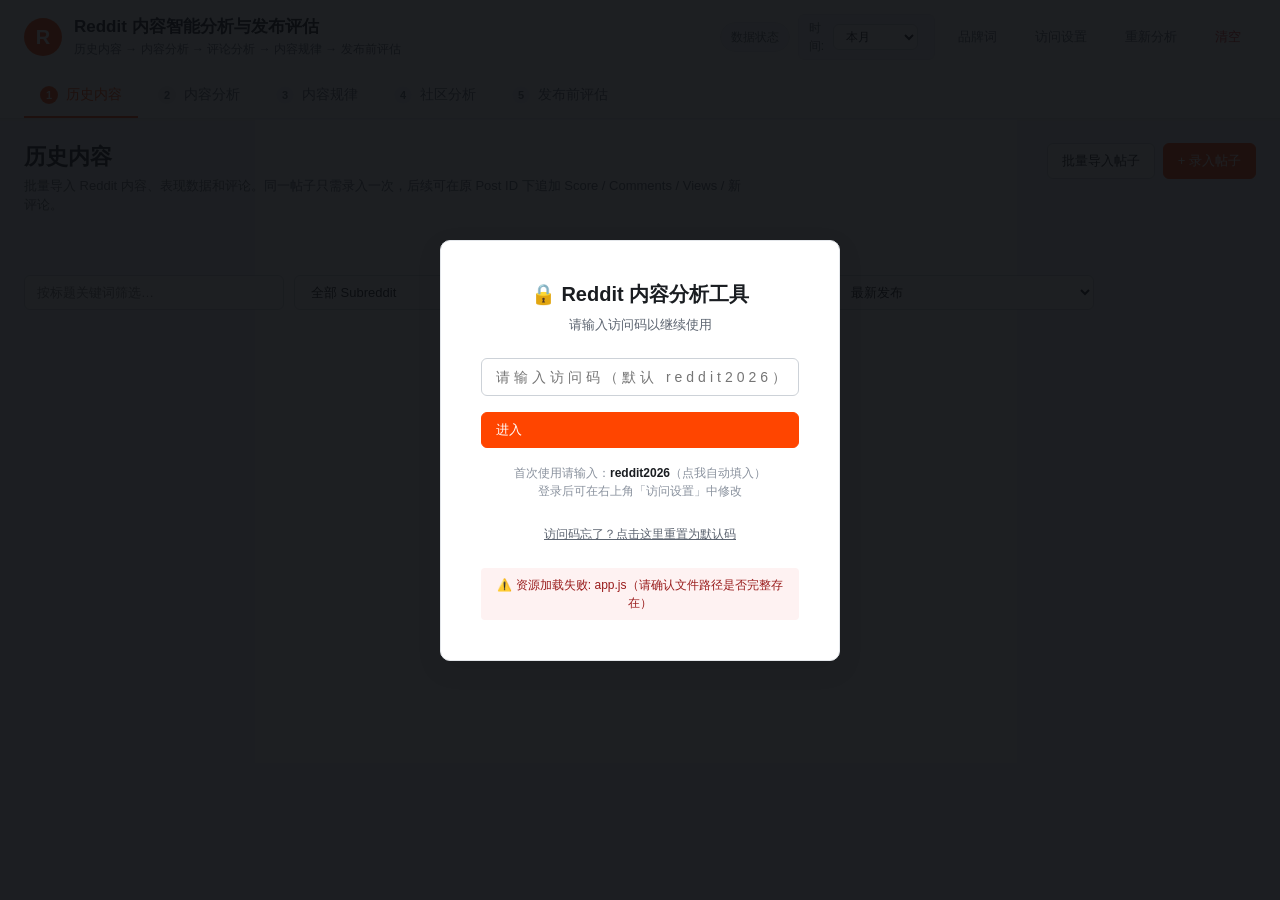
==== commit 016665f2: "Add files via upload" ====
--- a/index.html
+++ b/index.html
@@ -5,6 +5,29 @@
   <meta name="viewport" content="width=device-width, initial-scale=1.0" />
   <title>Reddit 内容智能分析与发布评估工具</title>
   <link rel="stylesheet" href="styles.css" />
+  <script>
+    // ============ 全局错误捕获（脚本加载错误立刻显示）============
+    window._loadErrors = [];
+    window.onerror = function(msg, url, line, col, err) {
+      var txt = '错误: ' + msg + (url ? ' (' + url.split('/').pop() + ':' + line + ')' : '');
+      window._loadErrors.push(txt);
+      console.error(txt, err);
+      var box = document.getElementById('access-debug');
+      if (box) { box.style.display = 'block'; box.textContent = '⚠️ 加载异常：' + txt; }
+    };
+    window.addEventListener('error', function(e) {
+      // 静态资源加载失败
+      if (e.target && e.target.tagName && (e.target.tagName === 'SCRIPT' || e.target.tagName === 'LINK')) {
+        var name = (e.target.src || e.target.href || '').split('/').pop() || '未知文件';
+        var msg = '资源加载失败: ' + name + '（请确认文件路径是否完整存在）';
+        window._loadErrors.push(msg);
+        var box = document.getElementById('access-debug');
+        if (box) { box.style.display = 'block'; box.textContent = '⚠️ ' + msg; }
+        // 用alert兜底，保证用户看到
+        setTimeout(function() { alert('⚠️ ' + msg + '\n\n请确认所有 js/*.js、styles.css 文件都在正确的目录下。'); }, 100);
+      }
+    }, true);
+  </script>
 </head>
 <body>
   <!-- ============ 访问码登录 ============ -->
@@ -12,11 +35,16 @@
     <div class="access-login-card">
       <h2>🔒 Reddit 内容分析工具</h2>
       <p>请输入访问码以继续使用</p>
-      <input type="password" id="access-code-input" class="input" placeholder="请输入访问码" />
+      <input type="password" id="access-code-input" class="input" placeholder="请输入访问码（默认 reddit2026）" />
       <button id="access-code-submit" class="btn btn-primary">进入</button>
       <p style="margin-top:16px;font-size:12px;color:var(--text-subtle);">
-        首次使用请输入：<strong>reddit2026</strong><br/>登录后可在右上角「访问设置」中修改
+        首次使用请输入：<strong style="color:var(--text);user-select:all;cursor:pointer;" onclick="document.getElementById('access-code-input').value='reddit2026'">reddit2026</strong>（点我自动填入）<br/>
+        登录后可在右上角「访问设置」中修改
       </p>
+      <p style="margin-top:12px;">
+        <a href="#" id="reset-access-code" style="font-size:12px;color:var(--text-muted);text-decoration:underline;">访问码忘了？点击这里重置为默认码</a>
+      </p>
+      <div id="access-debug" style="margin-top:12px;padding:8px;background:#fef2f2;color:#991b1b;border-radius:4px;font-size:12px;display:none;"></div>
     </div>
   </div>
 
@@ -48,8 +76,8 @@
         <button id="btn-brand-config" class="btn btn-ghost" title="配置品牌词">品牌词</button>
         <button id="btn-access-settings" class="btn btn-ghost" title="访问设置">访问设置</button>
         <button id="btn-rerun" class="btn btn-ghost" title="按当前时间范围重新分析">重新分析</button>
-        <button id="btn-reset" class="btn btn-ghost-danger" title="清空所有数据">重置</button>
-        <button id="btn-load-demo" class="btn btn-primary" title="载入演示数据">载入模拟数据</button>
+        <button id="btn-reset" class="btn btn-ghost-danger" title="清空所有数据">清空</button>
+
       </div>
     </div>
     <nav class="nav-tabs">
@@ -81,7 +109,6 @@
         </div>
         <div class="page-actions">
           <button class="btn btn-secondary" id="btn-import-posts">批量导入帖子</button>
-          <button class="btn btn-secondary" id="btn-import-comments">导入评论</button>
           <button class="btn btn-primary" id="btn-add-post">+ 录入帖子</button>
         </div>
       </div>
--- a/styles.css
+++ b/styles.css
@@ -842,6 +842,19 @@
   border-radius: 3px;
   font-size: 11px;
 }
+.csv-help-title {
+  font-size: 13px;
+  font-weight: 700;
+  color: var(--text);
+  margin-bottom: 6px;
+}
+.modal-form-group label.optional-label::after {
+  content: '（可选）';
+  font-weight: 400;
+  color: var(--text-muted);
+  font-size: 11px;
+  margin-left: 6px;
+}
 .csv-sample {
   font-family: var(--mono);
   font-size: 11px;
@@ -859,17 +872,17 @@
   bottom: 24px;
   left: 50%;
   transform: translateX(-50%);
-  background: var(--text);
-  color: white;
+  background: #1a1d23;
+  color: #f0f0f0;
   padding: 10px 18px;
   border-radius: var(--radius-sm);
   font-size: 13px;
-  box-shadow: var(--shadow-lg);
-  z-index: 300;
+  box-shadow: 0 6px 24px rgba(0,0,0,0.3);
+  z-index: 99999;
   animation: toastIn 0.2s ease;
 }
-.toast.success { background: var(--high); }
-.toast.error { background: var(--low); }
+.toast.success { background: #16a34a; color: #fff; }
+.toast.error { background: #dc2626; color: #fff; }
 @keyframes toastIn {
   from { opacity: 0; transform: translate(-50%, 10px); }
   to { opacity: 1; transform: translate(-50%, 0); }
@@ -1608,26 +1621,116 @@
   display: flex;
   align-items: flex-start;
   gap: 8px;
-  padding: 8px;
+  padding: 10px;
   background: var(--bg);
   border: 1px solid var(--border);
   border-radius: var(--radius-sm);
 }
-.comment-input-grid {
+.comment-input-grid-v2 {
   display: grid;
-  grid-template-columns: 1fr 80px 2fr;
-  gap: 8px;
+  grid-template-columns: auto auto 1fr;
+  gap: 10px;
+  align-items: start;
   flex: 1;
 }
-.comment-input-grid .textarea {
+.comment-author-toggle {
+  display: inline-flex;
+  align-items: center;
+  gap: 6px;
+  padding: 6px 10px;
+  background: var(--bg-soft);
+  border: 1px solid var(--border);
+  border-radius: var(--radius-sm);
+  cursor: pointer;
+  user-select: none;
+  margin-top: 2px;
+}
+.comment-author-toggle input[type="checkbox"] {
+  accent-color: var(--primary);
+  cursor: pointer;
+  margin: 0;
+}
+.comment-author-toggle-label {
+  font-size: 12px;
+  font-weight: 600;
+  color: var(--text);
+}
+.comment-type-tag {
+  display: inline-block;
+  padding: 4px 10px;
+  font-size: 11px;
+  font-weight: 600;
+  border-radius: 999px;
+  background: rgba(100, 116, 139, 0.12);
+  color: var(--text-muted);
+  margin-top: 5px;
+  white-space: nowrap;
+}
+.comment-type-tag.is-author {
+  background: rgba(59, 130, 246, 0.12);
+  color: var(--primary);
+}
+.comment-input-grid-v2 .textarea {
   resize: vertical;
-  min-height: 40px;
+  min-height: 44px;
 }
 .btn-remove-comment {
   margin-top: 2px;
   flex-shrink: 0;
 }
 
+/* 评论扩展字段行 */
+.comment-input-extras {
+  display: flex;
+  flex-wrap: wrap;
+  align-items: center;
+  gap: 6px;
+  margin-top: 6px;
+  padding-left: 32px;
+}
+.comment-extra-toggle {
+  display: inline-flex;
+  align-items: center;
+  gap: 4px;
+  padding: 4px 8px;
+  border-radius: var(--radius-sm);
+  background: rgba(100, 116, 139, 0.08);
+  cursor: pointer;
+  font-size: 11px;
+  font-weight: 600;
+  color: var(--text-muted);
+  margin: 0;
+}
+.comment-extra-toggle:has(input:checked) {
+  background: rgba(59, 130, 246, 0.15);
+  color: var(--primary);
+}
+.comment-extra-toggle input[type="checkbox"] {
+  width: 14px;
+  height: 14px;
+  cursor: pointer;
+  margin: 0;
+}
+.input-sm {
+  font-size: 12px !important;
+  padding: 4px 8px !important;
+  height: auto !important;
+}
+
+/* 品牌身份选择行 */
+.brand-identity-row {
+  margin-top: 8px;
+  display: flex;
+  flex-wrap: wrap;
+  gap: 0;
+}
+.brand-identity-row .modal-form-group {
+  margin-bottom: 8px;
+}
+.brand-identity-row select.input {
+  font-size: 13px;
+}
+
 /* 自动分析分数提示 */
 .auto-score-hint {
   display: flex;
@@ -1645,6 +1748,100 @@
 .auto-score-icon {
   font-size: 16px;
   flex-shrink: 0;
+}
+
+/* 配图复选框表单行 */
+.image-form-row {
+  margin-top: 10px;
+  display: flex;
+  flex-direction: column;
+  gap: 8px;
+}
+.image-toggle {
+  display: inline-flex;
+  align-items: center;
+  gap: 8px;
+  padding: 10px 14px;
+  background: var(--bg-soft);
+  border: 1px solid var(--border);
+  border-radius: var(--radius-sm);
+  cursor: pointer;
+  user-select: none;
+  width: fit-content;
+  transition: all 0.15s ease;
+}
+.image-toggle:hover {
+  border-color: var(--primary);
+  background: rgba(59, 130, 246, 0.06);
+}
+.image-toggle input[type="checkbox"] {
+  accent-color: var(--primary);
+  width: 16px;
+  height: 16px;
+  cursor: pointer;
+  margin: 0;
+}
+.image-toggle-label {
+  font-size: 13px;
+  font-weight: 600;
+  color: var(--text);
+}
+.image-toggle.is-secondary {
+  margin-left: 0;
+}
+.image-toggle.disabled,
+.image-toggle.disabled:hover {
+  opacity: 0.45;
+  cursor: not-allowed;
+  background: var(--bg);
+  border-color: var(--border);
+}
+.image-toggle.disabled input[type="checkbox"] {
+  cursor: not-allowed;
+}
+.image-form-hint {
+  margin-left: 2px;
+  font-size: 12px;
+  color: var(--text-muted);
+  line-height: 1.5;
+  max-width: 560px;
+}
+
+/* 帖子卡片配图标签 */
+.image-post-tag {
+  display: inline-flex;
+  align-items: center;
+  padding: 4px 10px;
+  margin: 6px 6px 0 0;
+  font-size: 11px;
+  font-weight: 600;
+  border-radius: 999px;
+  background: rgba(100, 116, 139, 0.12);
+  color: var(--text-muted);
+}
+.image-post-tag.is-quality {
+  background: rgba(16, 185, 129, 0.12);
+  color: #059669;
+  border: 1px solid rgba(16, 185, 129, 0.25);
+}
+.image-post-tag.is-none {
+  background: rgba(239, 68, 68, 0.08);
+  color: #b91c1c;
+  opacity: 0.85;
+}
+
+/* 社区分析来源说明 */
+.subreddit-source-note {
+  background: linear-gradient(135deg, rgba(59, 130, 246, 0.08), rgba(139, 92, 246, 0.06));
+  border: 1px solid rgba(59, 130, 246, 0.25);
+  margin-bottom: 16px;
+  padding: 14px 18px;
+}
+.subreddit-source-note .card-section-title {
+  font-size: 16px;
+  font-weight: 700;
+  margin-bottom: 8px;
+  color: var(--text);
 }
 
 /* ============ 分析分数卡片 ============ */
@@ -1667,6 +1864,179 @@
   color: var(--primary);
   line-height: 1;
 }
+
+/* ============ 事实分析区块 ============ */
+.factual-section {
+  display: flex;
+  flex-direction: column;
+  gap: 16px;
+  margin-bottom: 20px;
+}
+.factual-card {
+  background: var(--bg-elevated);
+  border: 1px solid var(--border);
+  border-radius: var(--radius);
+  padding: 18px 20px;
+  box-shadow: var(--shadow-sm);
+}
+.factual-card .card-section-title {
+  margin-bottom: 14px;
+  font-size: 14px;
+  font-weight: 700;
+  color: var(--text);
+  text-transform: none;
+  letter-spacing: 0;
+}
+
+/* 数据来源标注横幅（蓝紫色背景） */
+.data-source-banner {
+  background: linear-gradient(135deg, rgba(59, 130, 246, 0.10), rgba(139, 92, 246, 0.12));
+  border: 1px solid rgba(99, 102, 241, 0.30);
+}
+.data-source-banner .card-section-title { color: #4f46e5; }
+.data-source-row {
+  font-size: 13px;
+  line-height: 1.9;
+  color: var(--text);
+}
+.data-source-row strong { color: #4338ca; }
+.data-source-warning {
+  margin-top: 10px;
+  padding: 8px 12px;
+  font-size: 12.5px;
+  font-weight: 600;
+  color: #b91c1c;
+  background: rgba(249, 115, 22, 0.10);
+  border: 1px solid rgba(249, 115, 22, 0.30);
+  border-radius: var(--radius-sm);
+}
+
+/* 社区统计表格 */
+.table-wrap { overflow-x: auto; }
+.community-stats-table {
+  width: 100%;
+  border-collapse: collapse;
+  font-size: 12.5px;
+}
+.community-stats-table th,
+.community-stats-table td {
+  padding: 8px 10px;
+  text-align: left;
+  border-bottom: 1px solid var(--border);
+  vertical-align: top;
+}
+.community-stats-table thead th {
+  font-size: 11px;
+  font-weight: 600;
+  color: var(--text-muted);
+  background: var(--bg-soft);
+  text-transform: uppercase;
+  letter-spacing: 0.4px;
+  white-space: nowrap;
+}
+.community-stats-table tbody tr:hover { background: var(--bg-soft); }
+
+/* 置信度标签变体（事实分析专用，复用 .confidence-tag 基类，避免与规律库 conf-* 冲突） */
+/* 仅参考 = 灰 */
+.confidence-tag.f-conf-reference {
+  background: rgba(100, 116, 139, 0.14);
+  color: #475569;
+  border-color: rgba(100, 116, 139, 0.30);
+}
+/* 有限 = 黄 */
+.confidence-tag.f-conf-limited {
+  background: rgba(234, 179, 8, 0.16);
+  color: #a16207;
+  border-color: rgba(234, 179, 8, 0.35);
+}
+/* 中等 = 蓝 */
+.confidence-tag.f-conf-medium {
+  background: rgba(59, 130, 246, 0.14);
+  color: #1d4ed8;
+  border-color: rgba(59, 130, 246, 0.30);
+}
+/* 较稳定 = 绿 */
+.confidence-tag.f-conf-stable {
+  background: rgba(22, 163, 74, 0.14);
+  color: #15803d;
+  border-color: rgba(22, 163, 74, 0.30);
+}
+
+/* 异常表现卡片（金色边框） */
+.outlier-grid {
+  display: grid;
+  grid-template-columns: repeat(auto-fit, minmax(280px, 1fr));
+  gap: 12px;
+}
+.outlier-card {
+  background: linear-gradient(135deg, rgba(250, 204, 21, 0.08), rgba(245, 158, 11, 0.06));
+  border: 1px solid rgba(245, 158, 11, 0.45);
+  border-left: 3px solid #f59e0b;
+  border-radius: var(--radius);
+  padding: 14px 16px;
+}
+.outlier-title {
+  display: flex;
+  align-items: center;
+  justify-content: space-between;
+  gap: 8px;
+  font-size: 13.5px;
+  font-weight: 600;
+  color: var(--text);
+  margin-bottom: 10px;
+}
+.outlier-stats { display: flex; flex-wrap: wrap; gap: 8px; margin-bottom: 10px; }
+.outlier-tags { display: flex; gap: 6px; flex-wrap: wrap; }
+
+/* 统计小药丸 */
+.stat-pill {
+  display: inline-flex;
+  flex-direction: column;
+  background: var(--bg-soft);
+  border: 1px solid var(--border);
+  border-radius: var(--radius-sm);
+  padding: 6px 12px;
+  min-width: 64px;
+}
+.stat-pill-label { font-size: 10.5px; color: var(--text-subtle); }
+.stat-pill-value { font-size: 14px; font-weight: 700; color: var(--text); }
+
+/* 评论分析区块 */
+.comment-insight-section .comment-insight-summary {
+  display: flex;
+  flex-wrap: wrap;
+  gap: 8px;
+  margin-bottom: 16px;
+}
+.mention-block { margin-top: 14px; }
+.mention-block-title {
+  font-size: 12.5px;
+  font-weight: 600;
+  color: var(--text-muted);
+  margin-bottom: 8px;
+}
+.mention-list {
+  list-style: none;
+  margin: 0;
+  padding: 0;
+  display: flex;
+  flex-direction: column;
+  gap: 6px;
+}
+.mention-list li {
+  display: flex;
+  align-items: center;
+  gap: 8px;
+  flex-wrap: wrap;
+  font-size: 12.5px;
+  color: var(--text);
+  padding: 6px 10px;
+  background: var(--bg-soft);
+  border-radius: var(--radius-sm);
+}
+.mention-quote { color: var(--text); }
+.mention-likes { color: var(--medium); font-weight: 600; white-space: nowrap; }
+.mention-author { color: var(--text-subtle); font-size: 11.5px; }
 .analysis-score-label {
   font-size: 13px;
   color: var(--text-muted);
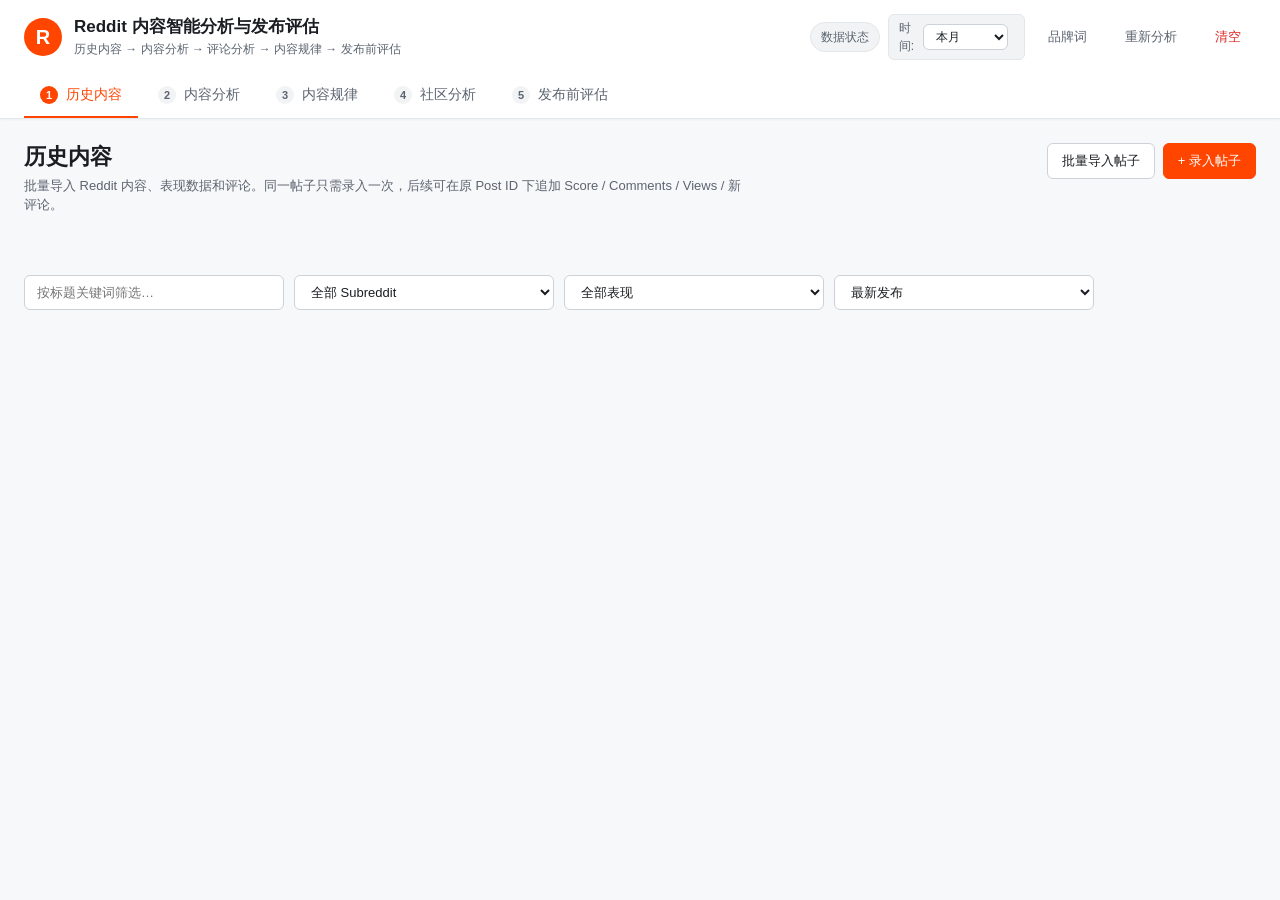
==== commit fb078b6a: "Add files via upload" ====
--- a/index.html
+++ b/index.html
@@ -30,23 +30,7 @@
   </script>
 </head>
 <body>
-  <!-- ============ 访问码登录 ============ -->
-  <div id="access-login" class="access-login">
-    <div class="access-login-card">
-      <h2>🔒 Reddit 内容分析工具</h2>
-      <p>请输入访问码以继续使用</p>
-      <input type="password" id="access-code-input" class="input" placeholder="请输入访问码（默认 reddit2026）" />
-      <button id="access-code-submit" class="btn btn-primary">进入</button>
-      <p style="margin-top:16px;font-size:12px;color:var(--text-subtle);">
-        首次使用请输入：<strong style="color:var(--text);user-select:all;cursor:pointer;" onclick="document.getElementById('access-code-input').value='reddit2026'">reddit2026</strong>（点我自动填入）<br/>
-        登录后可在右上角「访问设置」中修改
-      </p>
-      <p style="margin-top:12px;">
-        <a href="#" id="reset-access-code" style="font-size:12px;color:var(--text-muted);text-decoration:underline;">访问码忘了？点击这里重置为默认码</a>
-      </p>
-      <div id="access-debug" style="margin-top:12px;padding:8px;background:#fef2f2;color:#991b1b;border-radius:4px;font-size:12px;display:none;"></div>
-    </div>
-  </div>
+  <!-- 访问码已移除，页面直接打开 -->
 
   <!-- ============ 顶部栏 ============ -->
   <header class="topbar">
@@ -74,7 +58,6 @@
           <span id="time-range-desc" class="time-filter-desc"></span>
         </div>
         <button id="btn-brand-config" class="btn btn-ghost" title="配置品牌词">品牌词</button>
-        <button id="btn-access-settings" class="btn btn-ghost" title="访问设置">访问设置</button>
         <button id="btn-rerun" class="btn btn-ghost" title="按当前时间范围重新分析">重新分析</button>
         <button id="btn-reset" class="btn btn-ghost-danger" title="清空所有数据">清空</button>
 
